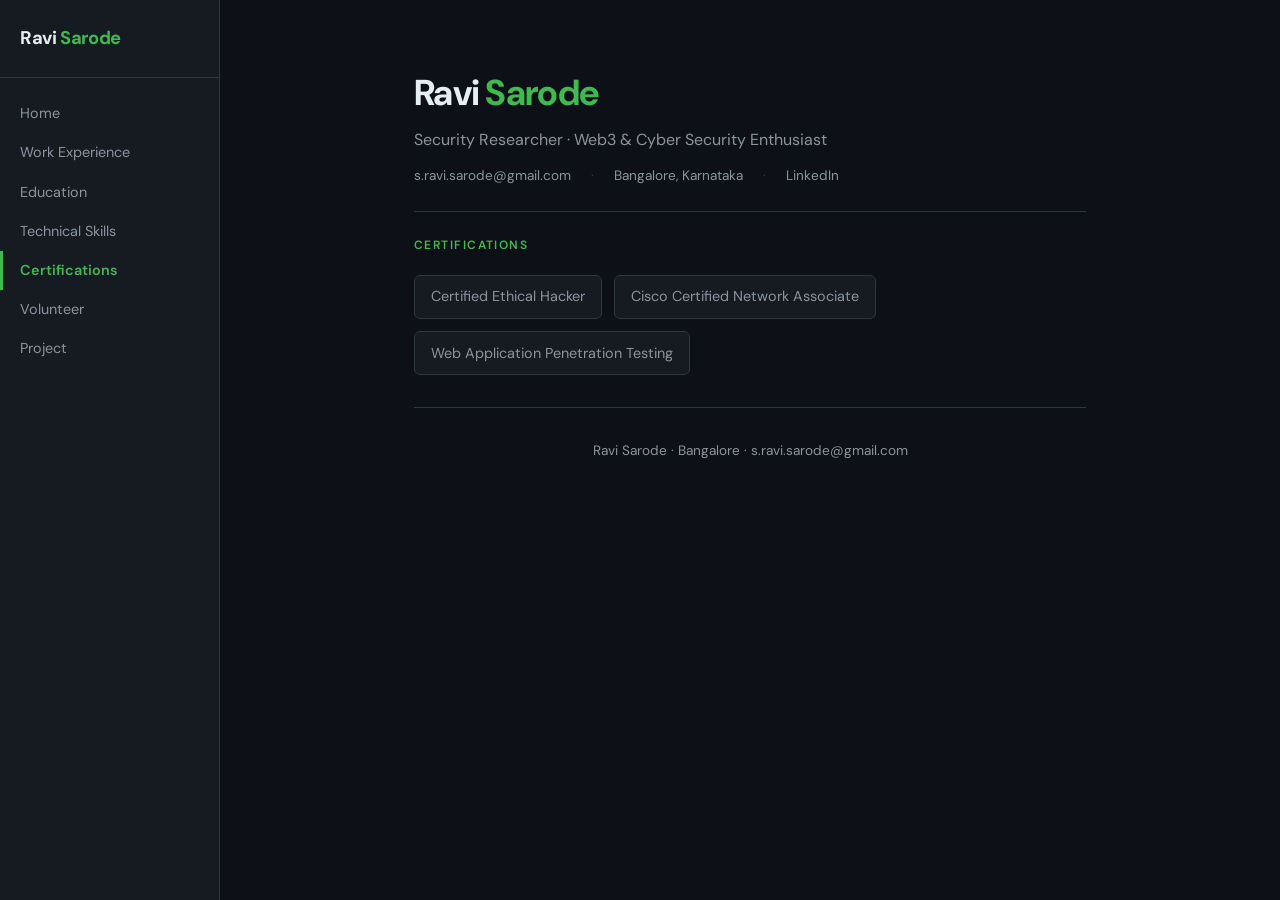
==== certifications.html @ e438eb8a "Initial commit: resume website Made-with: Cursor" ====
<!DOCTYPE html>
<html lang="en">
<head>
  <meta charset="UTF-8">
  <meta name="viewport" content="width=device-width, initial-scale=1.0">
  <title>Certifications | Ravi Sarode</title>
  <link rel="preconnect" href="https://fonts.googleapis.com">
  <link rel="preconnect" href="https://fonts.gstatic.com" crossorigin>
  <link href="https://fonts.googleapis.com/css2?family=DM+Sans:ital,opsz,wght@0,9..40,400;0,9..40,500;0,9..40,600;0,9..40,700&family=JetBrains+Mono:wght@400;500&display=swap" rel="stylesheet">
  <link rel="stylesheet" href="styles.css">
</head>
<body>
  <aside class="sidebar">
    <div class="sidebar-brand">
      <a href="index.html">Ravi <span>Sarode</span></a>
    </div>
    <nav>
      <ul class="sidebar-nav">
        <li><a href="index.html">Home</a></li>
        <li><a href="work-experience.html">Work Experience</a></li>
        <li><a href="education.html">Education</a></li>
        <li><a href="technical-skills.html">Technical Skills</a></li>
        <li><a href="certifications.html" class="active">Certifications</a></li>
        <li><a href="volunteer.html">Volunteer</a></li>
        <li><a href="project.html">Project</a></li>
      </ul>
    </nav>
  </aside>

  <main class="main">
    <div class="container">
      <header class="page-header">
        <h1 class="hero-name">Ravi <span>Sarode</span></h1>
        <p class="hero-tagline">Security Researcher · Web3 & Cyber Security Enthusiast</p>
        <div class="contact-bar">
          <a href="mailto:s.ravi.sarode@gmail.com">s.ravi.sarode@gmail.com</a>
          <span class="sep">·</span>
          <span>Bangalore, Karnataka</span>
          <span class="sep">·</span>
          <a href="https://linkedin.com/in/ravi-sarode/" target="_blank" rel="noopener">LinkedIn</a>
        </div>
      </header>

      <h2 class="page-title">Certifications</h2>
      <div class="certs-list">
        <span class="cert-badge">Certified Ethical Hacker</span>
        <span class="cert-badge">Cisco Certified Network Associate</span>
        <span class="cert-badge">Web Application Penetration Testing</span>
      </div>

      <footer>
        <p>Ravi Sarode · Bangalore · s.ravi.sarode@gmail.com</p>
      </footer>
    </div>
  </main>
</body>
</html>
---- styles.css ----
:root {
  --bg: #0d1117;
  --surface: #161b22;
  --border: #30363d;
  --text: #e6edf3;
  --text-muted: #8b949e;
  --accent: #3fb950;
  --accent-dim: #238636;
  --sidebar-w: 220px;
}

* {
  margin: 0;
  padding: 0;
  box-sizing: border-box;
}

html {
  scroll-behavior: smooth;
}

body {
  font-family: 'DM Sans', system-ui, sans-serif;
  background: var(--bg);
  color: var(--text);
  line-height: 1.6;
  min-height: 100vh;
  display: flex;
}

/* Left sidebar */
.sidebar {
  position: fixed;
  left: 0;
  top: 0;
  bottom: 0;
  width: var(--sidebar-w);
  background: var(--surface);
  border-right: 1px solid var(--border);
  padding: 1.5rem 0;
  z-index: 100;
}

.sidebar-brand {
  padding: 0 1.25rem 1.5rem;
  border-bottom: 1px solid var(--border);
  margin-bottom: 1rem;
}

.sidebar-brand a {
  text-decoration: none;
  color: var(--text);
  font-weight: 700;
  font-size: 1.15rem;
  letter-spacing: -0.02em;
}

.sidebar-brand a span {
  color: var(--accent);
}

.sidebar-nav {
  list-style: none;
}

.sidebar-nav a {
  display: block;
  padding: 0.5rem 1.25rem;
  color: var(--text-muted);
  text-decoration: none;
  font-size: 0.9rem;
  transition: color 0.15s, background 0.15s;
}

.sidebar-nav a:hover {
  color: var(--accent);
  background: rgba(63, 185, 80, 0.08);
}

.sidebar-nav a.active {
  color: var(--accent);
  font-weight: 600;
  border-left: 3px solid var(--accent);
  padding-left: calc(1.25rem - 3px);
}

/* Main content */
.main {
  flex: 1;
  margin-left: var(--sidebar-w);
  min-height: 100vh;
}

.container {
  max-width: 720px;
  margin: 0 auto;
  padding: 2rem 1.5rem;
}

/* Hero (for home) */
header.page-header {
  padding: 2rem 0 1.5rem;
  border-bottom: 1px solid var(--border);
  margin-bottom: 1.5rem;
}

/* Home page only: photo above name, centered */
.home-hero {
  text-align: center;
}

.home-photo-wrap {
  margin-bottom: 1.25rem;
}

.home-photo {
  width: 200px;
  height: 200px;
  object-fit: cover;
  border-radius: 50%;
  border: 3px solid var(--border);
  display: inline-block;
}

.home-hero .hero-name {
  margin-bottom: 0.35rem;
}

.home-hero .hero-tagline {
  margin-bottom: 0.75rem;
}

.home-hero .contact-bar {
  justify-content: center;
}


.hero-name {
  font-size: clamp(1.75rem, 4vw, 2.25rem);
  font-weight: 700;
  letter-spacing: -0.02em;
  margin-bottom: 0.35rem;
}

.hero-name span {
  color: var(--accent);
}

.hero-tagline {
  font-size: 1rem;
  color: var(--text-muted);
}

.contact-bar {
  display: flex;
  flex-wrap: wrap;
  gap: 0.75rem 1.25rem;
  font-size: 0.85rem;
  margin-top: 0.75rem;
}

.contact-bar a,
.contact-bar span {
  color: var(--text-muted);
  text-decoration: none;
}

.contact-bar a:hover {
  color: var(--accent);
}

.contact-bar .sep {
  color: var(--border);
}

/* Page title */
.page-title {
  font-size: 0.75rem;
  font-weight: 600;
  text-transform: uppercase;
  letter-spacing: 0.12em;
  color: var(--accent);
  margin-bottom: 1.25rem;
}

/* Summary */
.summary p {
  color: var(--text-muted);
  font-size: 1.05rem;
  max-width: 65ch;
}

/* Cards */
.card {
  background: var(--surface);
  border: 1px solid var(--border);
  border-radius: 8px;
  padding: 1.25rem 1.5rem;
  margin-bottom: 1rem;
}

.card:last-child {
  margin-bottom: 0;
}

.card-header {
  display: flex;
  flex-wrap: wrap;
  justify-content: space-between;
  align-items: baseline;
  gap: 0.5rem;
  margin-bottom: 0.75rem;
}

.card-title {
  font-weight: 600;
  font-size: 1.05rem;
}

.card-meta {
  font-size: 0.85rem;
  color: var(--text-muted);
  font-family: 'JetBrains Mono', monospace;
}

.card-sub {
  font-size: 0.9rem;
  color: var(--accent);
  margin-bottom: 0.5rem;
}

.card ul {
  list-style: none;
  padding-left: 0;
}

.card li {
  position: relative;
  padding-left: 1.25rem;
  margin-bottom: 0.4rem;
  color: var(--text-muted);
  font-size: 0.95rem;
}

.card li::before {
  content: '';
  position: absolute;
  left: 0;
  top: 0.55em;
  width: 4px;
  height: 4px;
  background: var(--accent);
  border-radius: 50%;
}

/* Skills grid */
.skills-grid {
  display: grid;
  grid-template-columns: repeat(auto-fill, minmax(160px, 1fr));
  gap: 0.75rem;
}

.skill-tag {
  background: var(--surface);
  border: 1px solid var(--border);
  border-radius: 6px;
  padding: 0.5rem 0.85rem;
  font-size: 0.9rem;
  font-family: 'JetBrains Mono', monospace;
}

.certs-list {
  display: flex;
  flex-wrap: wrap;
  gap: 0.75rem;
}

.cert-badge {
  background: var(--surface);
  border: 1px solid var(--border);
  border-radius: 6px;
  padding: 0.6rem 1rem;
  font-size: 0.9rem;
  color: var(--text-muted);
}

footer {
  padding: 2rem 0 1rem;
  margin-top: 2rem;
  border-top: 1px solid var(--border);
  text-align: center;
  font-size: 0.85rem;
  color: var(--text-muted);
}

@media (max-width: 768px) {
  .sidebar {
    width: 100%;
    height: auto;
    position: relative;
    border-right: none;
    border-bottom: 1px solid var(--border);
    padding: 0.75rem 1rem;
  }

  .sidebar-brand {
    padding: 0 0 0.75rem;
    margin-bottom: 0.5rem;
  }

  .main {
    margin-left: 0;
  }

  .sidebar-nav {
    display: flex;
    flex-wrap: wrap;
    gap: 0.25rem;
  }

  .sidebar-nav a {
    padding: 0.4rem 0.75rem;
    font-size: 0.8rem;
  }

  .sidebar-nav a.active {
    border-left: none;
    border-bottom: 2px solid var(--accent);
    padding-left: 0.75rem;
  }
}

@media (max-width: 600px) {
  .container {
    padding: 1.25rem 1rem;
  }

  .card-header {
    flex-direction: column;
    align-items: flex-start;
  }
}
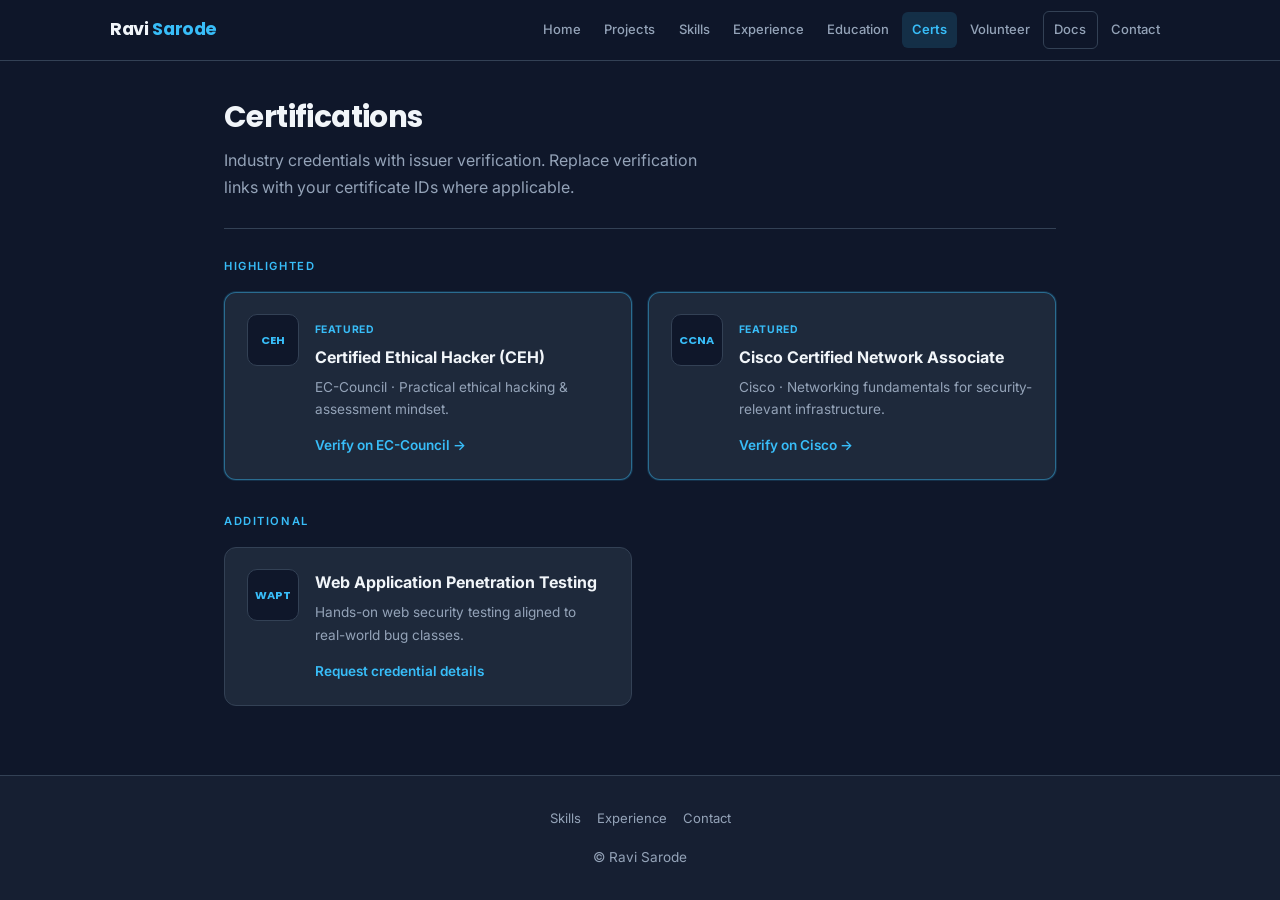
==== commit 73764345: "Portfolio updates: nav, theme, education timeline, experience (Fortinet/LTI), volunteer links Made-w" ====
--- a/certifications.html
+++ b/certifications.html
@@ -6,52 +6,91 @@
   <title>Certifications | Ravi Sarode</title>
   <link rel="preconnect" href="https://fonts.googleapis.com">
   <link rel="preconnect" href="https://fonts.gstatic.com" crossorigin>
-  <link href="https://fonts.googleapis.com/css2?family=DM+Sans:ital,opsz,wght@0,9..40,400;0,9..40,500;0,9..40,600;0,9..40,700&family=JetBrains+Mono:wght@400;500&display=swap" rel="stylesheet">
-  <link rel="stylesheet" href="styles.css">
+  <link href="https://fonts.googleapis.com/css2?family=Inter:wght@400;500;600;700&family=JetBrains+Mono:wght@400;500&family=Poppins:wght@600;700&display=swap" rel="stylesheet">
+  <link rel="stylesheet" href="styles.css?v=4">
 </head>
 <body>
-  <aside class="sidebar">
-    <div class="sidebar-brand">
-      <a href="index.html">Ravi <span>Sarode</span></a>
+  <a class="skip-link" href="#main-content">Skip to content</a>
+  <header class="site-header">
+    <div class="header-inner">
+      <a class="site-logo" href="index.html">Ravi <span>Sarode</span></a>
+      <button type="button" class="nav-toggle" aria-label="Open menu" aria-expanded="false" aria-controls="site-nav">
+        <span class="nav-toggle-bars" aria-hidden="true">
+          <span class="nav-toggle-bar"></span>
+          <span class="nav-toggle-bar"></span>
+          <span class="nav-toggle-bar"></span>
+        </span>
+      </button>
+      <nav id="site-nav" class="primary-nav" aria-label="Main">
+        <ul class="nav-list">
+          <li><a href="index.html">Home</a></li>
+          <li><a href="project.html">Projects</a></li>
+          <li><a href="technical-skills.html">Skills</a></li>
+          <li><a href="work-experience.html">Experience</a></li>
+          <li><a href="education.html">Education</a></li>
+          <li><a href="certifications.html" class="active">Certs</a></li>
+          <li><a href="volunteer.html">Volunteer</a></li>
+          <li><a href="https://document.ravisarode.com" class="nav-docs" target="_blank" rel="noopener">Docs</a></li>
+          <li><a href="index.html#contact">Contact</a></li>
+        </ul>
+      </nav>
     </div>
-    <nav>
-      <ul class="sidebar-nav">
-        <li><a href="index.html">Home</a></li>
-        <li><a href="work-experience.html">Work Experience</a></li>
-        <li><a href="education.html">Education</a></li>
-        <li><a href="technical-skills.html">Technical Skills</a></li>
-        <li><a href="certifications.html" class="active">Certifications</a></li>
-        <li><a href="volunteer.html">Volunteer</a></li>
-        <li><a href="project.html">Project</a></li>
-      </ul>
-    </nav>
-  </aside>
+  </header>
+  <div class="nav-overlay" aria-hidden="true"></div>
 
-  <main class="main">
+  <main class="main" id="main-content">
     <div class="container">
-      <header class="page-header">
-        <h1 class="hero-name">Ravi <span>Sarode</span></h1>
-        <p class="hero-tagline">Security Researcher · Web3 & Cyber Security Enthusiast</p>
-        <div class="contact-bar">
-          <a href="mailto:s.ravi.sarode@gmail.com">s.ravi.sarode@gmail.com</a>
-          <span class="sep">·</span>
-          <span>Bangalore, Karnataka</span>
-          <span class="sep">·</span>
-          <a href="https://linkedin.com/in/ravi-sarode/" target="_blank" rel="noopener">LinkedIn</a>
-        </div>
+      <header class="page-header page-header-slim">
+        <h1 class="page-heading">Certifications</h1>
+        <p class="page-lead">Industry credentials with issuer verification. Replace verification links with your certificate IDs where applicable.</p>
       </header>
 
-      <h2 class="page-title">Certifications</h2>
-      <div class="certs-list">
-        <span class="cert-badge">Certified Ethical Hacker</span>
-        <span class="cert-badge">Cisco Certified Network Associate</span>
-        <span class="cert-badge">Web Application Penetration Testing</span>
+      <h2 class="page-title">Highlighted</h2>
+      <div class="certs-grid">
+        <article class="cert-card featured">
+          <div class="cert-card-logo" aria-hidden="true">CEH</div>
+          <div class="cert-card-body">
+            <span class="cert-badge-inline">Featured</span>
+            <h3>Certified Ethical Hacker (CEH)</h3>
+            <p>EC-Council · Practical ethical hacking &amp; assessment mindset.</p>
+            <a href="https://www.eccouncil.org/verify-certificate/" target="_blank" rel="noopener">Verify on EC-Council →</a>
+          </div>
+        </article>
+        <article class="cert-card featured">
+          <div class="cert-card-logo" aria-hidden="true">CCNA</div>
+          <div class="cert-card-body">
+            <span class="cert-badge-inline">Featured</span>
+            <h3>Cisco Certified Network Associate</h3>
+            <p>Cisco · Networking fundamentals for security-relevant infrastructure.</p>
+            <a href="https://www.cisco.com/c/en/us/training-events/training-certifications/certifications/verify.html" target="_blank" rel="noopener">Verify on Cisco →</a>
+          </div>
+        </article>
       </div>
 
-      <footer>
-        <p>Ravi Sarode · Bangalore · s.ravi.sarode@gmail.com</p>
-      </footer>
+      <h2 class="page-title" style="margin-top: 2rem;">Additional</h2>
+      <div class="certs-grid">
+        <article class="cert-card">
+          <div class="cert-card-logo" aria-hidden="true">WAPT</div>
+          <div class="cert-card-body">
+            <h3>Web Application Penetration Testing</h3>
+            <p>Hands-on web security testing aligned to real-world bug classes.</p>
+            <a href="index.html#contact">Request credential details</a>
+          </div>
+        </article>
+      </div>
     </div>
   </main>
+
+  <footer class="site-footer">
+    <div class="site-footer-inner">
+      <nav class="footer-quick" aria-label="Footer">
+        <a href="technical-skills.html">Skills</a>
+        <a href="work-experience.html">Experience</a>
+        <a href="index.html#contact">Contact</a>
+      </nav>
+      <p>© Ravi Sarode</p>
+    </div>
+  </footer>
+  <script src="nav.js?v=4"></script>
 </body>
 </html>
--- a/styles.css
+++ b/styles.css
@@ -1,12 +1,16 @@
 :root {
-  --bg: #0d1117;
-  --surface: #161b22;
-  --border: #30363d;
-  --text: #e6edf3;
-  --text-muted: #8b949e;
-  --accent: #3fb950;
-  --accent-dim: #238636;
-  --sidebar-w: 220px;
+  --bg: #0f172a;
+  --bg-elevated: #1e293b;
+  --surface: #1e293b;
+  --border: #334155;
+  --text: #f1f5f9;
+  --text-muted: #94a3b8;
+  --accent: #38bdf8;
+  --accent-dim: #0ea5e9;
+  --accent-glow: rgba(56, 189, 248, 0.15);
+  --header-h: 3.75rem;
+  --container: 880px;
+  --container-wide: 1100px;
 }
 
 * {
@@ -20,97 +24,155 @@
 }
 
 body {
-  font-family: 'DM Sans', system-ui, sans-serif;
+  font-family: 'Inter', system-ui, -apple-system, sans-serif;
   background: var(--bg);
   color: var(--text);
-  line-height: 1.6;
+  line-height: 1.65;
   min-height: 100vh;
   display: flex;
-}
-
-/* Left sidebar */
-.sidebar {
-  position: fixed;
-  left: 0;
+  flex-direction: column;
+}
+
+.skip-link {
+  position: absolute;
+  left: -9999px;
+  top: 0.5rem;
+  z-index: 500;
+  padding: 0.5rem 1rem;
+  background: var(--accent);
+  color: var(--bg);
+  font-weight: 600;
+  border-radius: 6px;
+}
+
+.skip-link:focus {
+  left: 0.5rem;
+}
+
+/* ——— Top header ——— */
+.site-header {
+  position: sticky;
   top: 0;
-  bottom: 0;
-  width: var(--sidebar-w);
-  background: var(--surface);
-  border-right: 1px solid var(--border);
-  padding: 1.5rem 0;
   z-index: 100;
-}
-
-.sidebar-brand {
-  padding: 0 1.25rem 1.5rem;
+  background: rgba(15, 23, 42, 0.92);
+  backdrop-filter: blur(10px);
   border-bottom: 1px solid var(--border);
-  margin-bottom: 1rem;
-}
-
-.sidebar-brand a {
+}
+
+.header-inner {
+  max-width: var(--container-wide);
+  margin: 0 auto;
+  padding: 0.65rem 1.25rem;
+  display: flex;
+  align-items: center;
+  justify-content: space-between;
+  gap: 1rem;
+  min-height: var(--header-h);
+}
+
+.site-logo {
   text-decoration: none;
   color: var(--text);
+  font-family: 'Poppins', sans-serif;
   font-weight: 700;
-  font-size: 1.15rem;
+  font-size: 1.1rem;
   letter-spacing: -0.02em;
-}
-
-.sidebar-brand a span {
-  color: var(--accent);
-}
-
-.sidebar-nav {
+  flex-shrink: 0;
+}
+
+.site-logo span {
+  color: var(--accent);
+}
+
+.primary-nav .nav-list {
   list-style: none;
-}
-
-.sidebar-nav a {
+  display: flex;
+  flex-wrap: wrap;
+  align-items: center;
+  justify-content: flex-end;
+  gap: 0.15rem;
+}
+
+.primary-nav a {
   display: block;
-  padding: 0.5rem 1.25rem;
+  padding: 0.45rem 0.65rem;
   color: var(--text-muted);
   text-decoration: none;
-  font-size: 0.9rem;
+  font-size: 0.8125rem;
+  font-weight: 500;
+  border-radius: 6px;
   transition: color 0.15s, background 0.15s;
 }
 
-.sidebar-nav a:hover {
-  color: var(--accent);
-  background: rgba(63, 185, 80, 0.08);
-}
-
-.sidebar-nav a.active {
-  color: var(--accent);
+.primary-nav a:hover {
+  color: var(--accent);
+  background: var(--accent-glow);
+}
+
+.primary-nav a.active {
+  color: var(--accent);
+  background: var(--accent-glow);
   font-weight: 600;
-  border-left: 3px solid var(--accent);
-  padding-left: calc(1.25rem - 3px);
-}
-
-/* Main content */
+}
+
+.primary-nav a.nav-docs {
+  border: 1px solid var(--border);
+}
+
+.primary-nav a.nav-docs:hover {
+  border-color: var(--accent);
+}
+
+/* Main */
 .main {
   flex: 1;
-  margin-left: var(--sidebar-w);
-  min-height: 100vh;
+  width: 100%;
 }
 
 .container {
-  max-width: 720px;
+  max-width: var(--container);
   margin: 0 auto;
-  padding: 2rem 1.5rem;
-}
-
-/* Hero (for home) */
-header.page-header {
-  padding: 2rem 0 1.5rem;
+  padding: 2rem 1.5rem 3rem;
+}
+
+.container-wide {
+  max-width: var(--container-wide);
+  margin: 0 auto;
+  padding-left: 1.5rem;
+  padding-right: 1.5rem;
+}
+
+/* Page headers (inner pages) */
+.page-header {
+  padding: 0 0 1.75rem;
+  margin-bottom: 1.75rem;
   border-bottom: 1px solid var(--border);
-  margin-bottom: 1.5rem;
-}
-
-/* Home page only: photo above name, centered */
+}
+
+.page-header-slim .page-heading {
+  font-family: 'Poppins', sans-serif;
+  font-size: clamp(1.5rem, 3vw, 1.85rem);
+  font-weight: 700;
+  letter-spacing: -0.02em;
+  margin-bottom: 0.35rem;
+}
+
+.page-lead {
+  color: var(--text-muted);
+  font-size: 1rem;
+  max-width: 50ch;
+}
+
+/* Home hero */
 .home-hero {
   text-align: center;
+  padding: 2.5rem 0 2rem;
+  margin-bottom: 0;
+  border-bottom: 1px solid var(--border);
 }
 
 .home-photo-wrap {
-  margin-bottom: 1.25rem;
+  margin-bottom: 1.5rem;
 }
 
 .home-photo {
@@ -119,83 +181,214 @@
   object-fit: cover;
   border-radius: 50%;
   border: 3px solid var(--border);
+  box-shadow: 0 0 0 3px var(--accent-glow);
   display: inline-block;
 }
 
-.home-hero .hero-name {
-  margin-bottom: 0.35rem;
-}
-
-.home-hero .hero-tagline {
-  margin-bottom: 0.75rem;
-}
-
-.home-hero .contact-bar {
+.hero-name {
+  font-family: 'Poppins', sans-serif;
+  font-size: clamp(2rem, 5vw, 2.65rem);
+  font-weight: 700;
+  letter-spacing: -0.03em;
+  margin-bottom: 0.5rem;
+  line-height: 1.15;
+}
+
+.hero-name span {
+  color: var(--accent);
+}
+
+.hero-role {
+  font-size: 1rem;
+  font-weight: 500;
+  color: var(--text-muted);
+  margin-bottom: 1rem;
+  max-width: 36rem;
+  margin-left: auto;
+  margin-right: auto;
+}
+
+.hero-quote {
+  font-size: 1.15rem;
+  color: var(--text);
+  font-style: italic;
+  margin-bottom: 1.75rem;
+  max-width: 28rem;
+  margin-left: auto;
+  margin-right: auto;
+  line-height: 1.5;
+}
+
+.hero-quote::before {
+  content: '"';
+  color: var(--accent);
+  font-style: normal;
+  font-weight: 700;
+}
+
+.hero-quote::after {
+  content: '"';
+  color: var(--accent);
+  font-style: normal;
+  font-weight: 700;
+}
+
+.hero-cta {
+  display: flex;
+  flex-wrap: wrap;
+  gap: 0.75rem;
   justify-content: center;
-}
-
-
-.hero-name {
-  font-size: clamp(1.75rem, 4vw, 2.25rem);
-  font-weight: 700;
-  letter-spacing: -0.02em;
-  margin-bottom: 0.35rem;
-}
-
-.hero-name span {
-  color: var(--accent);
-}
-
-.hero-tagline {
-  font-size: 1rem;
-  color: var(--text-muted);
-}
-
-.contact-bar {
+  margin-bottom: 0.5rem;
+}
+
+.btn {
+  display: inline-flex;
+  align-items: center;
+  justify-content: center;
+  padding: 0.65rem 1.35rem;
+  font-size: 0.9rem;
+  font-weight: 600;
+  font-family: inherit;
+  text-decoration: none;
+  border-radius: 8px;
+  border: none;
+  cursor: pointer;
+  transition: transform 0.15s, box-shadow 0.15s, background 0.15s;
+}
+
+.btn:active {
+  transform: scale(0.98);
+}
+
+.btn-primary {
+  background: var(--accent);
+  color: var(--bg);
+}
+
+.btn-primary:hover {
+  background: var(--accent-dim);
+  box-shadow: 0 4px 20px var(--accent-glow);
+}
+
+.btn-secondary {
+  background: transparent;
+  color: var(--text);
+  border: 1px solid var(--border);
+}
+
+.btn-secondary:hover {
+  border-color: var(--accent);
+  color: var(--accent);
+}
+
+/* What I Do */
+.section-what {
+  margin-top: 2.75rem;
+}
+
+.what-grid {
+  display: grid;
+  grid-template-columns: repeat(auto-fit, minmax(240px, 1fr));
+  gap: 1rem;
+  margin-top: 1.25rem;
+}
+
+.what-card {
+  background: var(--surface);
+  border: 1px solid var(--border);
+  border-radius: 12px;
+  padding: 1.35rem 1.5rem;
+  transition: border-color 0.2s, box-shadow 0.2s;
+}
+
+.what-card:hover {
+  border-color: rgba(56, 189, 248, 0.35);
+  box-shadow: 0 8px 32px rgba(0, 0, 0, 0.2);
+}
+
+.what-card h3 {
+  font-family: 'Poppins', sans-serif;
+  font-size: 1.05rem;
+  margin-bottom: 0.5rem;
+  color: var(--text);
+}
+
+.what-card p {
+  color: var(--text-muted);
+  font-size: 0.95rem;
+}
+
+.what-icon {
+  font-size: 1.5rem;
+  margin-bottom: 0.65rem;
+  line-height: 1;
+}
+
+/* Story / summary */
+.section-story {
+  margin-top: 2.75rem;
+}
+
+.summary p,
+.story-block p {
+  color: var(--text-muted);
+  font-size: 1.05rem;
+  max-width: 65ch;
+  margin-bottom: 1rem;
+}
+
+.summary p:last-child,
+.story-block p:last-child {
+  margin-bottom: 0;
+}
+
+.story-block strong {
+  color: var(--text);
+  font-weight: 600;
+}
+
+/* Contact section */
+.section-contact {
+  margin-top: 3rem;
+  padding: 2rem;
+  background: var(--surface);
+  border: 1px solid var(--border);
+  border-radius: 12px;
+}
+
+.contact-grid {
   display: flex;
   flex-wrap: wrap;
-  gap: 0.75rem 1.25rem;
-  font-size: 0.85rem;
-  margin-top: 0.75rem;
-}
-
-.contact-bar a,
-.contact-bar span {
-  color: var(--text-muted);
+  gap: 1rem 1.75rem;
+  margin-top: 1rem;
+}
+
+.contact-grid a {
+  color: var(--accent);
   text-decoration: none;
-}
-
-.contact-bar a:hover {
-  color: var(--accent);
-}
-
-.contact-bar .sep {
-  color: var(--border);
-}
-
-/* Page title */
+  font-weight: 500;
+}
+
+.contact-grid a:hover {
+  text-decoration: underline;
+}
+
+/* Page title (eyebrow) */
 .page-title {
-  font-size: 0.75rem;
+  font-size: 0.7rem;
   font-weight: 600;
   text-transform: uppercase;
-  letter-spacing: 0.12em;
-  color: var(--accent);
-  margin-bottom: 1.25rem;
-}
-
-/* Summary */
-.summary p {
-  color: var(--text-muted);
-  font-size: 1.05rem;
-  max-width: 65ch;
+  letter-spacing: 0.14em;
+  color: var(--accent);
+  margin-bottom: 1rem;
 }
 
 /* Cards */
 .card {
   background: var(--surface);
   border: 1px solid var(--border);
-  border-radius: 8px;
-  padding: 1.25rem 1.5rem;
+  border-radius: 12px;
+  padding: 1.35rem 1.5rem;
   margin-bottom: 1rem;
 }
 
@@ -213,20 +406,40 @@
 }
 
 .card-title {
+  font-family: 'Poppins', sans-serif;
   font-weight: 600;
-  font-size: 1.05rem;
+  font-size: 1.08rem;
 }
 
 .card-meta {
-  font-size: 0.85rem;
+  font-size: 0.82rem;
   color: var(--text-muted);
   font-family: 'JetBrains Mono', monospace;
+}
+
+.card-meta a {
+  color: #f0f9ff;
+  text-decoration: underline;
+  text-decoration-color: rgba(56, 189, 248, 0.75);
+  text-underline-offset: 3px;
+  font-weight: 600;
+}
+
+.card-meta a:hover {
+  color: #ffffff;
+  text-decoration-color: var(--accent);
+}
+
+.card-meta a:focus-visible {
+  outline: 2px solid var(--accent);
+  outline-offset: 3px;
+  border-radius: 2px;
 }
 
 .card-sub {
   font-size: 0.9rem;
   color: var(--accent);
-  margin-bottom: 0.5rem;
+  margin-bottom: 0.65rem;
 }
 
 .card ul {
@@ -236,8 +449,8 @@
 
 .card li {
   position: relative;
-  padding-left: 1.25rem;
-  margin-bottom: 0.4rem;
+  padding-left: 1.15rem;
+  margin-bottom: 0.55rem;
   color: var(--text-muted);
   font-size: 0.95rem;
 }
@@ -247,96 +460,743 @@
   position: absolute;
   left: 0;
   top: 0.55em;
-  width: 4px;
-  height: 4px;
+  width: 5px;
+  height: 5px;
   background: var(--accent);
   border-radius: 50%;
 }
 
-/* Skills grid */
-.skills-grid {
+/* Education — timeline + panels */
+.education-timeline {
+  position: relative;
+  max-width: min(100%, var(--container));
+  width: 100%;
+  margin: 0 auto;
+}
+
+.education-item {
   display: grid;
-  grid-template-columns: repeat(auto-fill, minmax(160px, 1fr));
-  gap: 0.75rem;
-}
-
-.skill-tag {
+  grid-template-columns: 2.25rem 1fr;
+  gap: 1rem 1.25rem;
+  padding-bottom: 1.35rem;
+  position: relative;
+}
+
+.education-item:last-child {
+  padding-bottom: 0;
+}
+
+.education-track {
+  position: relative;
+  display: flex;
+  justify-content: center;
+  padding-top: 0.5rem;
+}
+
+.education-node {
+  width: 14px;
+  height: 14px;
+  border-radius: 50%;
+  background: var(--accent);
+  box-shadow:
+    0 0 0 4px var(--accent-glow),
+    0 0 24px rgba(56, 189, 248, 0.35);
+  flex-shrink: 0;
+  z-index: 1;
+}
+
+.education-item:not(:last-child) .education-track::after {
+  content: '';
+  position: absolute;
+  top: 1.25rem;
+  left: 50%;
+  transform: translateX(-50%);
+  width: 2px;
+  height: calc(100% + 0.5rem);
+  background: linear-gradient(
+    180deg,
+    var(--accent) 0%,
+    rgba(56, 189, 248, 0.2) 70%,
+    rgba(56, 189, 248, 0.06) 100%
+  );
+  border-radius: 2px;
+}
+
+.education-panel {
+  border: 1px solid var(--border);
+  border-radius: 14px;
+  padding: 1.2rem 1.35rem 1.3rem;
+  background: var(--surface);
+  transition: border-color 0.2s ease, box-shadow 0.2s ease, transform 0.2s ease;
+}
+
+.education-panel:hover {
+  border-color: rgba(56, 189, 248, 0.45);
+  box-shadow: 0 16px 48px rgba(0, 0, 0, 0.28), 0 0 0 1px rgba(56, 189, 248, 0.12);
+  transform: translateY(-3px);
+}
+
+@media (prefers-reduced-motion: reduce) {
+  .education-panel {
+    transition: none;
+  }
+
+  .education-panel:hover {
+    transform: none;
+  }
+}
+
+.education-item--featured .education-panel {
+  background: linear-gradient(
+    145deg,
+    rgba(56, 189, 248, 0.12) 0%,
+    var(--surface) 42%,
+    var(--surface) 100%
+  );
+  border-color: rgba(56, 189, 248, 0.35);
+}
+
+.education-panel-top {
+  display: flex;
+  gap: 1rem;
+  align-items: flex-start;
+}
+
+.education-icon {
+  width: 2.65rem;
+  height: 2.65rem;
+  border-radius: 12px;
+  display: flex;
+  align-items: center;
+  justify-content: center;
+  font-size: 1.25rem;
+  line-height: 1;
+  background: linear-gradient(145deg, rgba(56, 189, 248, 0.22), rgba(56, 189, 248, 0.06));
+  border: 1px solid rgba(56, 189, 248, 0.35);
+  flex-shrink: 0;
+}
+
+.education-panel-main {
+  min-width: 0;
+  flex: 1;
+}
+
+.education-title-row {
+  display: flex;
+  flex-wrap: wrap;
+  align-items: center;
+  gap: 0.5rem 0.65rem;
+  margin-bottom: 0.45rem;
+}
+
+.education-program {
+  font-family: 'Poppins', sans-serif;
+  font-size: 1.14rem;
+  font-weight: 600;
+  color: var(--text);
+  margin: 0;
+  letter-spacing: -0.02em;
+  line-height: 1.25;
+}
+
+.education-panel-main > .education-program {
+  margin-bottom: 0.45rem;
+}
+
+.education-title-row .education-program {
+  margin-bottom: 0;
+}
+
+.education-badge {
+  font-size: 0.62rem;
+  font-weight: 700;
+  text-transform: uppercase;
+  letter-spacing: 0.1em;
+  padding: 0.28rem 0.55rem;
+  border-radius: 999px;
+  background: rgba(56, 189, 248, 0.14);
+  color: var(--accent);
+  border: 1px solid rgba(56, 189, 248, 0.4);
+}
+
+.education-school {
+  font-size: 0.96rem;
+  font-weight: 500;
+  color: var(--text);
+  margin: 0 0 0.35rem;
+  line-height: 1.5;
+  opacity: 0.92;
+}
+
+.education-years {
+  font-family: 'JetBrains Mono', monospace;
+  font-size: 0.84rem;
+  font-weight: 500;
+  color: var(--accent);
+  margin: 0;
+  letter-spacing: 0.02em;
+}
+
+/* Timeline company logos (work experience; optional on education) */
+a.education-icon.education-logo-link {
+  padding: 0;
+  overflow: hidden;
+  text-decoration: none;
+  transition: box-shadow 0.2s ease, transform 0.2s ease;
+}
+
+a.education-icon.education-logo-link:hover {
+  transform: scale(1.04);
+  box-shadow: 0 0 0 2px rgba(56, 189, 248, 0.45);
+}
+
+a.education-icon.education-logo-link:focus-visible {
+  outline: 2px solid var(--accent);
+  outline-offset: 3px;
+}
+
+@media (prefers-reduced-motion: reduce) {
+  a.education-icon.education-logo-link {
+    transition: none;
+  }
+
+  a.education-icon.education-logo-link:hover {
+    transform: none;
+  }
+}
+
+.education-logo-img {
+  display: block;
+  width: 100%;
+  height: 100%;
+  object-fit: contain;
+  padding: 0.4rem;
+  background: #f1f5f9;
+  border-radius: 10px;
+}
+
+.education-timeline .education-school a {
+  color: #f0f9ff;
+  text-decoration: underline;
+  text-decoration-color: rgba(56, 189, 248, 0.75);
+  text-underline-offset: 3px;
+  font-weight: 600;
+}
+
+.education-timeline .education-school a:hover {
+  color: #ffffff;
+  text-decoration-color: var(--accent);
+}
+
+.education-timeline .education-school a:focus-visible {
+  outline: 2px solid var(--accent);
+  outline-offset: 2px;
+  border-radius: 2px;
+}
+
+.experience-tagline {
+  font-size: 0.9rem;
+  color: var(--accent);
+  margin: 0.75rem 0 0.9rem;
+  line-height: 1.45;
+}
+
+.experience-list {
+  list-style: none;
+  padding: 0;
+  margin: 0;
+}
+
+.experience-list li {
+  position: relative;
+  padding-left: 1.15rem;
+  margin-bottom: 0.55rem;
+  color: var(--text-muted);
+  font-size: 0.95rem;
+  line-height: 1.55;
+}
+
+.experience-list li:last-child {
+  margin-bottom: 0;
+}
+
+.experience-list li::before {
+  content: '';
+  position: absolute;
+  left: 0;
+  top: 0.55em;
+  width: 5px;
+  height: 5px;
+  background: var(--accent);
+  border-radius: 50%;
+}
+
+/* Project showcase */
+.project-hero {
+  margin-bottom: 2rem;
+}
+
+.project-card-large {
   background: var(--surface);
   border: 1px solid var(--border);
+  border-radius: 14px;
+  overflow: hidden;
+  margin-bottom: 1.5rem;
+}
+
+.project-card-large .project-body {
+  padding: 1.5rem 1.5rem 1.75rem;
+}
+
+.project-label {
+  font-size: 0.7rem;
+  font-weight: 600;
+  text-transform: uppercase;
+  letter-spacing: 0.12em;
+  color: var(--accent);
+  margin-bottom: 0.35rem;
+}
+
+.project-card-large h2 {
+  font-family: 'Poppins', sans-serif;
+  font-size: 1.35rem;
+  margin-bottom: 0.75rem;
+}
+
+.project-section {
+  margin-top: 1.15rem;
+}
+
+.project-section h3 {
+  font-size: 0.75rem;
+  text-transform: uppercase;
+  letter-spacing: 0.08em;
+  color: var(--text-muted);
+  margin-bottom: 0.4rem;
+}
+
+.project-section p,
+.project-section li {
+  color: var(--text-muted);
+  font-size: 0.95rem;
+}
+
+.project-section ul {
+  list-style: none;
+  padding: 0;
+}
+
+.project-section li {
+  padding-left: 1rem;
+  margin-bottom: 0.35rem;
+  position: relative;
+}
+
+.project-section li::before {
+  content: '→';
+  position: absolute;
+  left: 0;
+  color: var(--accent);
+  font-size: 0.75rem;
+}
+
+.project-tech {
+  display: flex;
+  flex-wrap: wrap;
+  gap: 0.4rem;
+}
+
+.project-tech span {
+  font-size: 0.8rem;
+  font-family: 'JetBrains Mono', monospace;
+  padding: 0.3rem 0.6rem;
+  background: var(--bg);
+  border: 1px solid var(--border);
   border-radius: 6px;
-  padding: 0.5rem 0.85rem;
-  font-size: 0.9rem;
-  font-family: 'JetBrains Mono', monospace;
-}
-
-.certs-list {
+  color: var(--text-muted);
+}
+
+.project-links {
   display: flex;
   flex-wrap: wrap;
+  gap: 0.65rem;
+  margin-top: 1.25rem;
+}
+
+.project-links a {
+  display: inline-flex;
+  align-items: center;
+  gap: 0.35rem;
+  font-size: 0.875rem;
+  font-weight: 600;
+  color: var(--accent);
+  text-decoration: none;
+  padding: 0.45rem 0.85rem;
+  border: 1px solid var(--border);
+  border-radius: 8px;
+  transition: border-color 0.15s, background 0.15s;
+}
+
+.project-links a:hover {
+  border-color: var(--accent);
+  background: var(--accent-glow);
+}
+
+.project-media {
+  display: grid;
+  grid-template-columns: repeat(auto-fit, minmax(200px, 1fr));
   gap: 0.75rem;
-}
-
-.cert-badge {
+  margin-top: 1.25rem;
+}
+
+.project-media-placeholder {
+  aspect-ratio: 16 / 10;
+  background: linear-gradient(145deg, var(--bg-elevated), var(--bg));
+  border: 1px dashed var(--border);
+  border-radius: 10px;
+  display: flex;
+  align-items: center;
+  justify-content: center;
+  color: var(--text-muted);
+  font-size: 0.85rem;
+  text-align: center;
+  padding: 1rem;
+}
+
+/* Skills by category */
+.skills-categories {
+  display: flex;
+  flex-direction: column;
+  gap: 1.5rem;
+}
+
+.skill-category {
   background: var(--surface);
   border: 1px solid var(--border);
-  border-radius: 6px;
-  padding: 0.6rem 1rem;
+  border-radius: 12px;
+  padding: 1.35rem 1.5rem;
+}
+
+.skill-category h3 {
+  font-family: 'Poppins', sans-serif;
+  font-size: 1rem;
+  margin-bottom: 1rem;
+  display: flex;
+  align-items: center;
+  gap: 0.5rem;
+}
+
+.skill-rows {
+  display: flex;
+  flex-direction: column;
+  gap: 0.85rem;
+}
+
+.skill-row {
+  display: flex;
+  flex-direction: column;
+  gap: 0.4rem;
+}
+
+.skill-row-name {
   font-size: 0.9rem;
-  color: var(--text-muted);
-}
-
-footer {
-  padding: 2rem 0 1rem;
-  margin-top: 2rem;
+  color: var(--text);
+}
+
+.skill-row-meta {
+  font-size: 0.8rem;
+  color: var(--text-muted);
+}
+
+.skill-bar {
+  height: 6px;
+  background: var(--bg);
+  border-radius: 4px;
+  overflow: hidden;
+  border: 1px solid var(--border);
+}
+
+.skill-bar-fill {
+  height: 100%;
+  background: linear-gradient(90deg, var(--accent-dim), var(--accent));
+  border-radius: 4px;
+}
+
+/* Certifications */
+.certs-grid {
+  display: grid;
+  grid-template-columns: repeat(auto-fill, minmax(280px, 1fr));
+  gap: 1rem;
+}
+
+.cert-card {
+  background: var(--surface);
+  border: 1px solid var(--border);
+  border-radius: 12px;
+  padding: 1.35rem;
+  display: flex;
+  gap: 1rem;
+  align-items: flex-start;
+  transition: border-color 0.2s;
+}
+
+.cert-card.featured {
+  border-color: rgba(56, 189, 248, 0.45);
+  box-shadow: 0 0 0 1px var(--accent-glow);
+}
+
+.cert-card-logo {
+  width: 52px;
+  height: 52px;
+  border-radius: 10px;
+  background: var(--bg);
+  border: 1px solid var(--border);
+  display: flex;
+  align-items: center;
+  justify-content: center;
+  font-family: 'Poppins', sans-serif;
+  font-weight: 700;
+  font-size: 0.7rem;
+  color: var(--accent);
+  flex-shrink: 0;
+}
+
+.cert-card-body h3 {
+  font-size: 1rem;
+  margin-bottom: 0.35rem;
+}
+
+.cert-card-body p {
+  font-size: 0.85rem;
+  color: var(--text-muted);
+  margin-bottom: 0.65rem;
+}
+
+.cert-badge-inline {
+  display: inline-block;
+  font-size: 0.65rem;
+  font-weight: 700;
+  text-transform: uppercase;
+  letter-spacing: 0.06em;
+  color: var(--accent);
+  margin-bottom: 0.35rem;
+}
+
+.cert-card a {
+  font-size: 0.85rem;
+  font-weight: 600;
+  color: var(--accent);
+  text-decoration: none;
+}
+
+.cert-card a:hover {
+  text-decoration: underline;
+}
+
+/* Footer */
+.site-footer {
+  margin-top: auto;
+  padding: 2rem 1.5rem;
+  border-top: 1px solid var(--border);
+  background: rgba(30, 41, 59, 0.5);
+}
+
+.site-footer-inner {
+  max-width: var(--container-wide);
+  margin: 0 auto;
+  text-align: center;
+}
+
+.site-footer p {
+  color: var(--text-muted);
+  font-size: 0.85rem;
+}
+
+.site-footer a {
+  color: var(--accent);
+  text-decoration: none;
+}
+
+.site-footer a:hover {
+  text-decoration: underline;
+}
+
+.footer-quick {
+  display: flex;
+  flex-wrap: wrap;
+  justify-content: center;
+  gap: 0.5rem 1rem;
+  margin-bottom: 1rem;
+}
+
+.footer-quick a {
+  font-size: 0.82rem;
+  color: var(--text-muted);
+  text-decoration: none;
+}
+
+.footer-quick a:hover {
+  color: var(--accent);
+}
+
+/* Legacy compact footer inside container */
+footer:not(.site-footer) {
+  padding: 2rem 0 0;
+  margin-top: 2.5rem;
   border-top: 1px solid var(--border);
   text-align: center;
   font-size: 0.85rem;
   color: var(--text-muted);
 }
 
-@media (max-width: 768px) {
-  .sidebar {
+/* Mobile menu */
+.nav-toggle,
+.nav-overlay {
+  display: none;
+}
+
+@media (max-width: 1024px) {
+  .site-header {
+    z-index: 280;
+  }
+
+  .nav-toggle {
+    display: flex;
+    align-items: center;
+    justify-content: center;
+    position: relative;
+    z-index: 290;
+    width: 2.75rem;
+    height: 2.75rem;
+    padding: 0;
+    border: 1px solid var(--border);
+    border-radius: 8px;
+    background: var(--surface);
+    color: var(--text);
+    cursor: pointer;
+    flex-shrink: 0;
+  }
+
+  .site-logo {
+    position: relative;
+    z-index: 290;
+  }
+
+  .nav-toggle-bars {
+    display: flex;
+    flex-direction: column;
+    justify-content: center;
+    gap: 5px;
+    width: 18px;
+    height: 14px;
+  }
+
+  .nav-toggle-bar {
+    display: block;
+    height: 2px;
     width: 100%;
-    height: auto;
-    position: relative;
-    border-right: none;
+    background: currentColor;
+    border-radius: 1px;
+    transition: transform 0.2s ease, opacity 0.2s ease;
+    transform-origin: center;
+  }
+
+  body.nav-open .nav-toggle-bar:nth-child(1) {
+    transform: translateY(7px) rotate(45deg);
+  }
+
+  body.nav-open .nav-toggle-bar:nth-child(2) {
+    opacity: 0;
+    transform: scaleX(0);
+  }
+
+  body.nav-open .nav-toggle-bar:nth-child(3) {
+    transform: translateY(-7px) rotate(-45deg);
+  }
+
+  .nav-overlay {
+    display: block;
+    position: fixed;
+    inset: 0;
+    z-index: 260;
+    background: rgba(0, 0, 0, 0.5);
+    opacity: 0;
+    visibility: hidden;
+    transition: opacity 0.2s ease, visibility 0.2s ease;
+  }
+
+  body.nav-open .nav-overlay {
+    opacity: 1;
+    visibility: visible;
+  }
+
+  body.nav-open {
+    overflow: hidden;
+  }
+
+  .primary-nav {
+    position: fixed;
+    top: 0;
+    left: 0;
+    bottom: 0;
+    width: min(300px, 88vw);
+    background: var(--surface);
+    border-right: 1px solid var(--border);
+    padding: calc(var(--header-h) + 0.5rem) 0 1.5rem;
+    transform: translateX(-100%);
+    transition: transform 0.25s ease;
+    z-index: 270;
+    box-shadow: 8px 0 32px rgba(0, 0, 0, 0.35);
+    overflow-y: auto;
+  }
+
+  body.nav-open .primary-nav {
+    transform: translateX(0);
+  }
+
+  .primary-nav .nav-list {
+    flex-direction: column;
+    align-items: stretch;
+    gap: 0;
+  }
+
+  .primary-nav .nav-list a {
+    padding: 0.65rem 1.25rem;
+    border-radius: 0;
     border-bottom: 1px solid var(--border);
-    padding: 0.75rem 1rem;
-  }
-
-  .sidebar-brand {
-    padding: 0 0 0.75rem;
-    margin-bottom: 0.5rem;
-  }
-
-  .main {
-    margin-left: 0;
-  }
-
-  .sidebar-nav {
-    display: flex;
-    flex-wrap: wrap;
-    gap: 0.25rem;
-  }
-
-  .sidebar-nav a {
-    padding: 0.4rem 0.75rem;
-    font-size: 0.8rem;
-  }
-
-  .sidebar-nav a.active {
-    border-left: none;
-    border-bottom: 2px solid var(--accent);
-    padding-left: 0.75rem;
+  }
+
+  .primary-nav .nav-list li:last-child a {
+    border-bottom: none;
+  }
+
+  .primary-nav a.active {
+    border-left: 3px solid var(--accent);
+    padding-left: calc(1.25rem - 3px);
+  }
+}
+
+@media (min-width: 1025px) {
+  .nav-toggle {
+    display: none !important;
+  }
+
+  .nav-overlay {
+    display: none !important;
   }
 }
 
 @media (max-width: 600px) {
   .container {
-    padding: 1.25rem 1rem;
+    padding: 1.25rem 1rem 2.5rem;
   }
 
   .card-header {
     flex-direction: column;
     align-items: flex-start;
   }
-}
+
+  .section-contact {
+    padding: 1.35rem;
+  }
+}
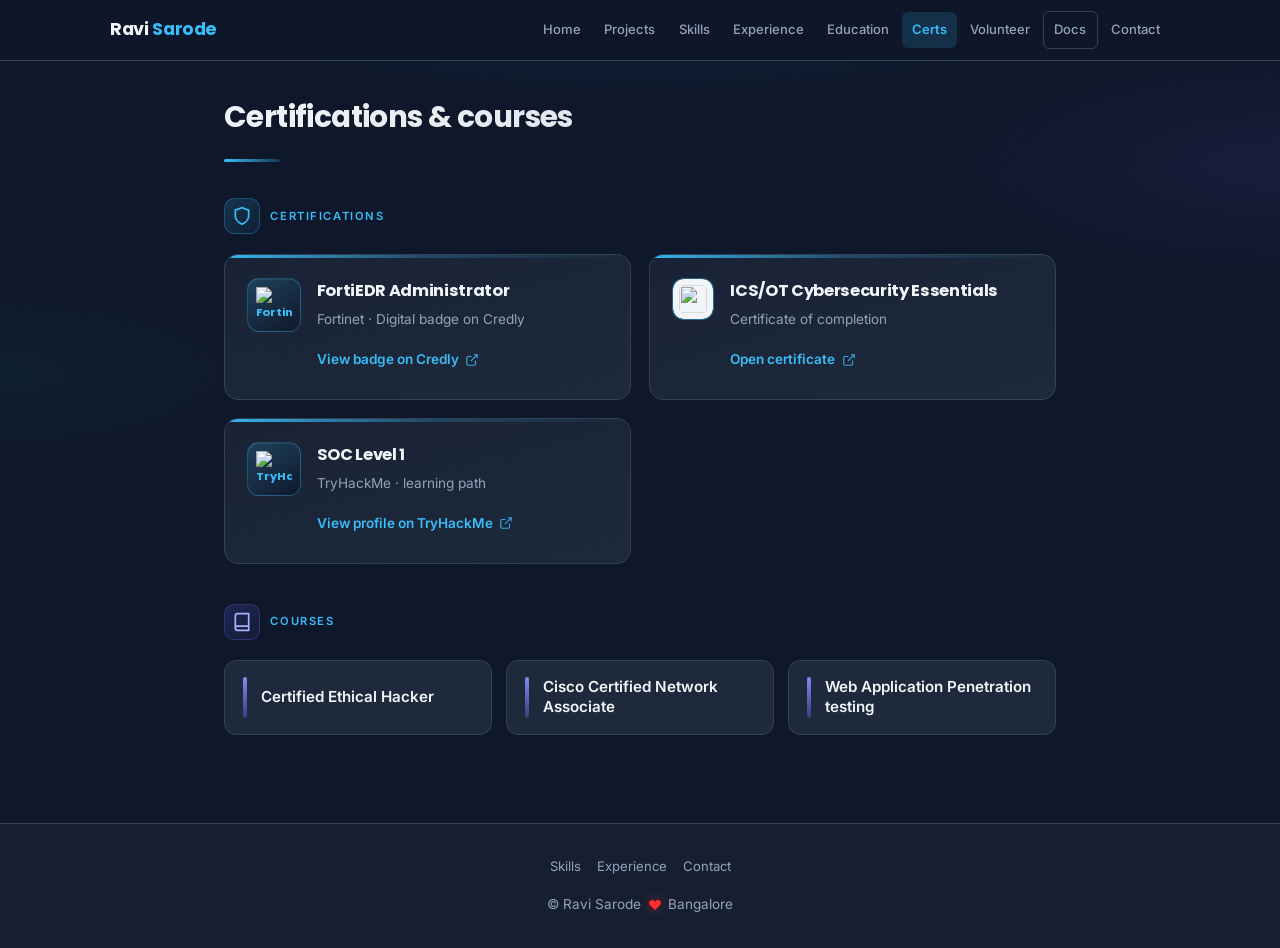
==== commit 5dc1b14e: "Site refresh: home, certs, skills, project page, gallery, resume PDF, images - Home: MDR-focused cop" ====
--- a/certifications.html
+++ b/certifications.html
@@ -3,11 +3,12 @@
 <head>
   <meta charset="UTF-8">
   <meta name="viewport" content="width=device-width, initial-scale=1.0">
-  <title>Certifications | Ravi Sarode</title>
+  <title>Certifications &amp; courses | Ravi Sarode</title>
+  <meta name="description" content="Professional certifications with verification links and formal courses completed.">
   <link rel="preconnect" href="https://fonts.googleapis.com">
   <link rel="preconnect" href="https://fonts.gstatic.com" crossorigin>
   <link href="https://fonts.googleapis.com/css2?family=Inter:wght@400;500;600;700&family=JetBrains+Mono:wght@400;500&family=Poppins:wght@600;700&display=swap" rel="stylesheet">
-  <link rel="stylesheet" href="styles.css?v=4">
+  <link rel="stylesheet" href="styles.css?v=19">
 </head>
 <body>
   <a class="skip-link" href="#main-content">Skip to content</a>
@@ -38,46 +39,76 @@
   </header>
   <div class="nav-overlay" aria-hidden="true"></div>
 
-  <main class="main" id="main-content">
-    <div class="container">
-      <header class="page-header page-header-slim">
-        <h1 class="page-heading">Certifications</h1>
-        <p class="page-lead">Industry credentials with issuer verification. Replace verification links with your certificate IDs where applicable.</p>
+  <main class="main certs-page" id="main-content">
+    <div class="certs-page__ambience" aria-hidden="true"></div>
+    <div class="container certs-page__container">
+      <header class="page-header page-header-slim certs-page__header">
+        <h1 class="page-heading certs-page__title">Certifications &amp; courses</h1>
       </header>
 
-      <h2 class="page-title">Highlighted</h2>
-      <div class="certs-grid">
-        <article class="cert-card featured">
-          <div class="cert-card-logo" aria-hidden="true">CEH</div>
-          <div class="cert-card-body">
-            <span class="cert-badge-inline">Featured</span>
-            <h3>Certified Ethical Hacker (CEH)</h3>
-            <p>EC-Council · Practical ethical hacking &amp; assessment mindset.</p>
-            <a href="https://www.eccouncil.org/verify-certificate/" target="_blank" rel="noopener">Verify on EC-Council →</a>
-          </div>
-        </article>
-        <article class="cert-card featured">
-          <div class="cert-card-logo" aria-hidden="true">CCNA</div>
-          <div class="cert-card-body">
-            <span class="cert-badge-inline">Featured</span>
-            <h3>Cisco Certified Network Associate</h3>
-            <p>Cisco · Networking fundamentals for security-relevant infrastructure.</p>
-            <a href="https://www.cisco.com/c/en/us/training-events/training-certifications/certifications/verify.html" target="_blank" rel="noopener">Verify on Cisco →</a>
-          </div>
-        </article>
-      </div>
+      <section class="cert-page-block" aria-labelledby="certs-heading">
+        <div class="cert-section-head">
+          <span class="cert-section-head__icon" aria-hidden="true">
+            <svg width="20" height="20" viewBox="0 0 24 24" fill="none" stroke="currentColor" stroke-width="2"><path d="M12 22s8-4 8-10V5l-8-3-8 3v7c0 6 8 10 8 10z"/></svg>
+          </span>
+          <h2 id="certs-heading" class="page-title cert-section-head__title">Certifications</h2>
+        </div>
+        <div class="certs-grid certs-grid--page">
+          <article class="cert-card">
+            <div class="cert-card-logo">
+              <img class="cert-card-logo-img" src="https://www.google.com/s2/favicons?domain=fortinet.com&amp;sz=128" alt="Fortinet" width="40" height="40" loading="lazy" decoding="async">
+            </div>
+            <div class="cert-card-body">
+              <h3>FortiEDR Administrator</h3>
+              <p>Fortinet · Digital badge on Credly</p>
+              <a class="cert-card-link" href="https://www.credly.com/badges/deced96d-e651-4cb6-bee2-4964697531ed" target="_blank" rel="noopener noreferrer"><span>View badge on Credly</span><svg width="14" height="14" viewBox="0 0 24 24" fill="none" stroke="currentColor" stroke-width="2" aria-hidden="true"><path d="M18 13v6a2 2 0 0 1-2 2H5a2 2 0 0 1-2-2V8a2 2 0 0 1 2-2h6"/><polyline points="15 3 21 3 21 9"/><line x1="10" y1="14" x2="21" y2="3"/></svg></a>
+            </div>
+          </article>
+          <article class="cert-card">
+            <a class="education-icon education-logo-link" href="https://bsidesbangalore.in/" target="_blank" rel="noopener noreferrer" aria-label="BSides Bangalore — website (opens in new tab)">
+              <img class="education-logo-img" src="https://www.google.com/s2/favicons?domain=bsidesbangalore.in&amp;sz=128" alt="" width="44" height="44" loading="lazy" decoding="async">
+            </a>
+            <div class="cert-card-body">
+              <h3>ICS/OT Cybersecurity Essentials</h3>
+              <p>Certificate of completion</p>
+              <a class="cert-card-link" href="https://drive.google.com/file/d/1bZr5ug7i-nHoZbrKJGQHIm3tHqHZfMWg/view?usp=sharing" target="_blank" rel="noopener noreferrer"><span>Open certificate</span><svg width="14" height="14" viewBox="0 0 24 24" fill="none" stroke="currentColor" stroke-width="2" aria-hidden="true"><path d="M18 13v6a2 2 0 0 1-2 2H5a2 2 0 0 1-2-2V8a2 2 0 0 1 2-2h6"/><polyline points="15 3 21 3 21 9"/><line x1="10" y1="14" x2="21" y2="3"/></svg></a>
+            </div>
+          </article>
+          <article class="cert-card">
+            <div class="cert-card-logo">
+              <img class="cert-card-logo-img" src="https://www.google.com/s2/favicons?domain=tryhackme.com&amp;sz=128" alt="TryHackMe" width="40" height="40" loading="lazy" decoding="async">
+            </div>
+            <div class="cert-card-body">
+              <h3>SOC Level 1</h3>
+              <p>TryHackMe · learning path</p>
+              <a class="cert-card-link" href="https://tryhackme.com/p/ravi.sarode" target="_blank" rel="noopener noreferrer"><span>View profile on TryHackMe</span><svg width="14" height="14" viewBox="0 0 24 24" fill="none" stroke="currentColor" stroke-width="2" aria-hidden="true"><path d="M18 13v6a2 2 0 0 1-2 2H5a2 2 0 0 1-2-2V8a2 2 0 0 1 2-2h6"/><polyline points="15 3 21 3 21 9"/><line x1="10" y1="14" x2="21" y2="3"/></svg></a>
+            </div>
+          </article>
+        </div>
+      </section>
 
-      <h2 class="page-title" style="margin-top: 2rem;">Additional</h2>
-      <div class="certs-grid">
-        <article class="cert-card">
-          <div class="cert-card-logo" aria-hidden="true">WAPT</div>
-          <div class="cert-card-body">
-            <h3>Web Application Penetration Testing</h3>
-            <p>Hands-on web security testing aligned to real-world bug classes.</p>
-            <a href="index.html#contact">Request credential details</a>
-          </div>
-        </article>
-      </div>
+      <section class="cert-page-block cert-page-block--courses" aria-labelledby="courses-heading">
+        <div class="cert-section-head">
+          <span class="cert-section-head__icon cert-section-head__icon--courses" aria-hidden="true">
+            <svg width="20" height="20" viewBox="0 0 24 24" fill="none" stroke="currentColor" stroke-width="2"><path d="M4 19.5A2.5 2.5 0 0 1 6.5 17H20"/><path d="M6.5 2H20v20H6.5A2.5 2.5 0 0 1 4 19.5v-15A2.5 2.5 0 0 1 6.5 2z"/></svg>
+          </span>
+          <h2 id="courses-heading" class="page-title cert-section-head__title">Courses</h2>
+        </div>
+        <ul class="course-tiles" role="list">
+          <li class="course-tile">
+            <span class="course-tile__accent" aria-hidden="true"></span>
+            <span class="course-tile__text">Certified Ethical Hacker</span>
+          </li>
+          <li class="course-tile">
+            <span class="course-tile__accent" aria-hidden="true"></span>
+            <span class="course-tile__text">Cisco Certified Network Associate</span>
+          </li>
+          <li class="course-tile">
+            <span class="course-tile__accent" aria-hidden="true"></span>
+            <span class="course-tile__text">Web Application Penetration testing</span>
+          </li>
+        </ul>
+      </section>
     </div>
   </main>
 
@@ -88,9 +119,9 @@
         <a href="work-experience.html">Experience</a>
         <a href="index.html#contact">Contact</a>
       </nav>
-      <p>© Ravi Sarode</p>
+      <p>© Ravi Sarode <span class="footer-heart" aria-hidden="true">♥</span> Bangalore</p>
     </div>
   </footer>
-  <script src="nav.js?v=4"></script>
+  <script src="nav.js?v=18"></script>
 </body>
 </html>
--- a/styles.css
+++ b/styles.css
@@ -54,8 +54,9 @@
   position: sticky;
   top: 0;
   z-index: 100;
-  background: rgba(15, 23, 42, 0.92);
-  backdrop-filter: blur(10px);
+  /* Solid background — no backdrop-filter: it creates a containing block for
+     descendants in WebKit/Safari, which breaks position:fixed mobile drawers. */
+  background: rgba(15, 23, 42, 0.98);
   border-bottom: 1px solid var(--border);
 }
 
@@ -318,6 +319,16 @@
   font-size: 0.95rem;
 }
 
+.what-card a {
+  color: var(--accent);
+  font-weight: 600;
+  text-decoration: none;
+}
+
+.what-card a:hover {
+  text-decoration: underline;
+}
+
 .what-icon {
   font-size: 1.5rem;
   margin-bottom: 0.65rem;
@@ -345,6 +356,16 @@
 .story-block strong {
   color: var(--text);
   font-weight: 600;
+}
+
+.story-block a {
+  color: var(--accent);
+  font-weight: 600;
+  text-decoration: none;
+}
+
+.story-block a:hover {
+  text-decoration: underline;
 }
 
 /* Contact section */
@@ -880,46 +901,163 @@
 .skill-category h3 {
   font-family: 'Poppins', sans-serif;
   font-size: 1rem;
-  margin-bottom: 1rem;
+  margin-bottom: 0.85rem;
   display: flex;
   align-items: center;
   gap: 0.5rem;
 }
 
-.skill-rows {
-  display: flex;
-  flex-direction: column;
+.skill-list {
+  margin: 0;
+  padding-left: 1.15rem;
+  color: var(--text-muted);
+  font-size: 0.95rem;
+  line-height: 1.55;
+}
+
+.skill-list li {
+  margin-bottom: 0.5rem;
+}
+
+.skill-list li:last-child {
+  margin-bottom: 0;
+}
+
+.skill-list strong {
+  color: var(--text);
+  font-weight: 600;
+}
+
+/* Certifications page layout */
+.certs-page {
+  position: relative;
+}
+
+.certs-page__ambience {
+  pointer-events: none;
+  position: absolute;
+  inset: 0;
+  max-height: 520px;
+  background:
+    radial-gradient(ellipse 90% 70% at 50% -30%, rgba(56, 189, 248, 0.14), transparent 55%),
+    radial-gradient(ellipse 55% 45% at 100% 20%, rgba(99, 102, 241, 0.09), transparent 50%),
+    radial-gradient(ellipse 50% 40% at 0% 60%, rgba(16, 185, 129, 0.06), transparent 45%);
+  z-index: 0;
+}
+
+.certs-page__container {
+  position: relative;
+  z-index: 1;
+}
+
+.certs-page__header {
+  border-bottom: none;
+  padding-bottom: 2rem;
+  margin-bottom: 0.25rem;
+}
+
+.certs-page__header::after {
+  content: "";
+  display: block;
+  width: 3.5rem;
+  height: 3px;
+  margin-top: 1.1rem;
+  border-radius: 2px;
+  background: linear-gradient(90deg, var(--accent), rgba(56, 189, 248, 0.2));
+}
+
+.certs-page__title {
+  background: linear-gradient(135deg, var(--text) 0%, rgba(226, 232, 240, 0.92) 100%);
+  -webkit-background-clip: text;
+  background-clip: text;
+  color: transparent;
+}
+
+@supports not (background-clip: text) {
+  .certs-page__title {
+    color: var(--text);
+    background: none;
+  }
+}
+
+.cert-page-block {
+  margin-bottom: 2.5rem;
+}
+
+.cert-page-block--courses {
+  margin-top: 0.5rem;
+}
+
+.cert-section-head {
+  display: flex;
+  align-items: center;
+  gap: 0.65rem;
+  margin-bottom: 1.25rem;
+}
+
+.cert-section-head__icon {
+  display: flex;
+  align-items: center;
+  justify-content: center;
+  width: 2.25rem;
+  height: 2.25rem;
+  border-radius: 10px;
+  color: var(--accent);
+  background: linear-gradient(145deg, rgba(56, 189, 248, 0.18), rgba(56, 189, 248, 0.05));
+  border: 1px solid rgba(56, 189, 248, 0.28);
+  flex-shrink: 0;
+}
+
+.cert-section-head__icon--courses {
+  color: #a5b4fc;
+  background: linear-gradient(145deg, rgba(99, 102, 241, 0.2), rgba(99, 102, 241, 0.06));
+  border-color: rgba(99, 102, 241, 0.3);
+}
+
+.cert-section-head__title {
+  margin-bottom: 0;
+}
+
+.course-tiles {
+  list-style: none;
+  margin: 0;
+  padding: 0;
+  display: grid;
+  grid-template-columns: repeat(auto-fill, minmax(260px, 1fr));
   gap: 0.85rem;
 }
 
-.skill-row {
-  display: flex;
-  flex-direction: column;
-  gap: 0.4rem;
-}
-
-.skill-row-name {
-  font-size: 0.9rem;
+.course-tile {
+  display: flex;
+  align-items: center;
+  gap: 0.85rem;
+  padding: 1rem 1.15rem;
+  background: var(--surface);
+  border: 1px solid var(--border);
+  border-radius: 12px;
+  transition: border-color 0.2s ease, box-shadow 0.2s ease, transform 0.2s ease;
+}
+
+.course-tile:hover {
+  border-color: rgba(99, 102, 241, 0.35);
+  box-shadow: 0 10px 36px rgba(0, 0, 0, 0.2);
+  transform: translateY(-2px);
+}
+
+.course-tile__accent {
+  width: 4px;
+  align-self: stretch;
+  min-height: 2.25rem;
+  border-radius: 4px;
+  background: linear-gradient(180deg, #818cf8, rgba(99, 102, 241, 0.35));
+  flex-shrink: 0;
+}
+
+.course-tile__text {
+  font-size: 0.95rem;
+  font-weight: 600;
   color: var(--text);
-}
-
-.skill-row-meta {
-  font-size: 0.8rem;
-  color: var(--text-muted);
-}
-
-.skill-bar {
-  height: 6px;
-  background: var(--bg);
-  border-radius: 4px;
-  overflow: hidden;
-  border: 1px solid var(--border);
-}
-
-.skill-bar-fill {
-  height: 100%;
-  background: linear-gradient(90deg, var(--accent-dim), var(--accent));
-  border-radius: 4px;
+  line-height: 1.35;
 }
 
 /* Certifications */
@@ -929,6 +1067,40 @@
   gap: 1rem;
 }
 
+.certs-grid--page {
+  gap: 1.15rem;
+}
+
+.certs-page .cert-card {
+  position: relative;
+  overflow: hidden;
+  background: linear-gradient(165deg, rgba(30, 41, 59, 0.65), var(--surface));
+  border: 1px solid var(--border);
+  border-radius: 14px;
+  padding: 1.4rem 1.35rem 1.35rem;
+  display: flex;
+  gap: 1rem;
+  align-items: flex-start;
+  transition: border-color 0.25s ease, box-shadow 0.25s ease, transform 0.25s ease;
+}
+
+.certs-page .cert-card::before {
+  content: "";
+  position: absolute;
+  top: 0;
+  left: 0;
+  right: 0;
+  height: 3px;
+  background: linear-gradient(90deg, var(--accent), rgba(56, 189, 248, 0.25), transparent);
+  opacity: 0.95;
+}
+
+.certs-page .cert-card:hover {
+  border-color: rgba(56, 189, 248, 0.42);
+  box-shadow: 0 20px 50px rgba(0, 0, 0, 0.28);
+  transform: translateY(-4px);
+}
+
 .cert-card {
   background: var(--surface);
   border: 1px solid var(--border);
@@ -943,6 +1115,33 @@
 .cert-card.featured {
   border-color: rgba(56, 189, 248, 0.45);
   box-shadow: 0 0 0 1px var(--accent-glow);
+}
+
+.certs-page .cert-card-logo {
+  width: 54px;
+  height: 54px;
+  border-radius: 12px;
+  background: linear-gradient(145deg, rgba(56, 189, 248, 0.2), rgba(15, 23, 42, 0.95));
+  border: 1px solid rgba(56, 189, 248, 0.3);
+  box-shadow: inset 0 1px 0 rgba(255, 255, 255, 0.06);
+  display: flex;
+  align-items: center;
+  justify-content: center;
+  flex-shrink: 0;
+  padding: 0.35rem;
+}
+
+.certs-page .cert-card-logo-img {
+  width: 36px;
+  height: 36px;
+  object-fit: contain;
+  display: block;
+}
+
+/* BSides (and any timeline-style brand): same treatment as volunteer timeline logos */
+.certs-page .cert-card > a.education-icon.education-logo-link {
+  flex-shrink: 0;
+  align-self: flex-start;
 }
 
 .cert-card-logo {
@@ -961,15 +1160,22 @@
   flex-shrink: 0;
 }
 
+.cert-card-body {
+  min-width: 0;
+}
+
 .cert-card-body h3 {
-  font-size: 1rem;
+  font-size: 1.02rem;
+  font-family: 'Poppins', sans-serif;
   margin-bottom: 0.35rem;
+  letter-spacing: -0.02em;
 }
 
 .cert-card-body p {
   font-size: 0.85rem;
   color: var(--text-muted);
-  margin-bottom: 0.65rem;
+  margin-bottom: 0.75rem;
+  line-height: 1.45;
 }
 
 .cert-badge-inline {
@@ -982,6 +1188,34 @@
   margin-bottom: 0.35rem;
 }
 
+.cert-card-link {
+  display: inline-flex;
+  align-items: center;
+  gap: 0.4rem;
+  font-size: 0.82rem;
+  font-weight: 600;
+  color: var(--accent);
+  text-decoration: none;
+  padding: 0.4rem 0.65rem 0.4rem 0;
+  border-radius: 8px;
+  transition: color 0.2s ease, gap 0.2s ease;
+}
+
+.cert-card-link svg {
+  flex-shrink: 0;
+  opacity: 0.85;
+  transition: transform 0.2s ease, opacity 0.2s ease;
+}
+
+.cert-card-link:hover {
+  color: #7dd3fc;
+}
+
+.cert-card-link:hover svg {
+  opacity: 1;
+  transform: translate(2px, -2px);
+}
+
 .cert-card a {
   font-size: 0.85rem;
   font-weight: 600;
@@ -1010,6 +1244,16 @@
 .site-footer p {
   color: var(--text-muted);
   font-size: 0.85rem;
+}
+
+.site-footer .footer-heart {
+  color: #ff2d2d;
+  font-size: 1em;
+  margin: 0 0.2em;
+  display: inline-block;
+  vertical-align: middle;
+  line-height: 1;
+  text-shadow: 0 0 12px rgba(255, 45, 45, 0.45);
 }
 
 .site-footer a {
@@ -1134,20 +1378,32 @@
     overflow: hidden;
   }
 
+  .site-header {
+    overflow: visible;
+  }
+
+  .header-inner {
+    overflow: visible;
+  }
+
   .primary-nav {
     position: fixed;
     top: 0;
     left: 0;
-    bottom: 0;
     width: min(300px, 88vw);
+    height: 100vh;
+    height: 100dvh;
+    max-height: none;
     background: var(--surface);
     border-right: 1px solid var(--border);
-    padding: calc(var(--header-h) + 0.5rem) 0 1.5rem;
+    padding: calc(var(--header-h) + 0.75rem) 0 1.5rem;
+    box-sizing: border-box;
     transform: translateX(-100%);
     transition: transform 0.25s ease;
     z-index: 270;
     box-shadow: 8px 0 32px rgba(0, 0, 0, 0.35);
     overflow-y: auto;
+    -webkit-overflow-scrolling: touch;
   }
 
   body.nav-open .primary-nav {
@@ -1200,3 +1456,634 @@
     padding: 1.35rem;
   }
 }
+
+/* ========== Product / project documentation page (EDR showcase) ========== */
+.product-doc {
+  position: relative;
+  overflow-x: hidden;
+}
+
+.product-doc__bg {
+  position: absolute;
+  inset: 0 0 auto 0;
+  height: 520px;
+  background:
+    radial-gradient(ellipse 80% 60% at 50% -20%, rgba(56, 189, 248, 0.18), transparent 55%),
+    radial-gradient(ellipse 50% 40% at 90% 20%, rgba(167, 139, 250, 0.12), transparent 50%),
+    radial-gradient(ellipse 40% 35% at 10% 30%, rgba(56, 189, 248, 0.08), transparent 45%);
+  pointer-events: none;
+  z-index: 0;
+}
+
+.product-doc__inner {
+  position: relative;
+  z-index: 1;
+  max-width: 1040px;
+  margin: 0 auto;
+  padding-left: 1.5rem;
+  padding-right: 1.5rem;
+}
+
+.product-doc__hero {
+  padding: 2.5rem 0 2rem;
+  animation: productDocHeroIn 0.65s ease-out both;
+}
+
+@keyframes productDocHeroIn {
+  from {
+    opacity: 0;
+    transform: translateY(14px);
+  }
+  to {
+    opacity: 1;
+    transform: translateY(0);
+  }
+}
+
+.product-doc__title {
+  font-family: 'Poppins', sans-serif;
+  font-size: clamp(1.85rem, 4.5vw, 2.65rem);
+  font-weight: 700;
+  letter-spacing: -0.03em;
+  line-height: 1.12;
+  margin-bottom: 0.35rem;
+  color: var(--text);
+}
+
+.product-doc__subtitle {
+  font-size: clamp(1.05rem, 2vw, 1.25rem);
+  font-weight: 500;
+  color: var(--text-muted);
+  margin-bottom: 1.25rem;
+}
+
+.product-doc__lede {
+  font-size: 1.05rem;
+  color: var(--text-muted);
+  max-width: 62ch;
+  line-height: 1.7;
+  margin-bottom: 1.75rem;
+}
+
+.product-doc__lede strong {
+  color: var(--text);
+  font-weight: 600;
+}
+
+.product-doc__cta {
+  display: flex;
+  flex-wrap: wrap;
+  gap: 0.65rem;
+  margin-bottom: 1.75rem;
+}
+
+.product-btn {
+  display: inline-flex;
+  align-items: center;
+  justify-content: center;
+  padding: 0.65rem 1.2rem;
+  font-size: 0.9rem;
+  font-weight: 600;
+  font-family: inherit;
+  text-decoration: none;
+  border-radius: 10px;
+  border: 1px solid transparent;
+  transition: transform 0.2s ease, box-shadow 0.2s ease, background 0.2s ease, border-color 0.2s ease;
+}
+
+.product-btn--primary {
+  background: var(--accent);
+  color: var(--bg);
+  box-shadow: 0 4px 24px rgba(56, 189, 248, 0.25);
+}
+
+.product-btn--primary:hover {
+  background: var(--accent-dim);
+  transform: translateY(-2px);
+  box-shadow: 0 8px 32px rgba(56, 189, 248, 0.35);
+}
+
+.product-btn--ghost {
+  background: rgba(30, 41, 59, 0.8);
+  border-color: var(--border);
+  color: var(--text);
+}
+
+.product-btn--ghost:hover {
+  border-color: var(--accent);
+  color: var(--accent);
+  transform: translateY(-2px);
+}
+
+.product-doc__jump {
+  display: flex;
+  flex-wrap: wrap;
+  gap: 0.4rem;
+  padding: 0.75rem 0;
+  border-top: 1px solid var(--border);
+  border-bottom: 1px solid var(--border);
+}
+
+.product-doc__jump a {
+  font-size: 0.78rem;
+  font-weight: 600;
+  padding: 0.35rem 0.65rem;
+  border-radius: 999px;
+  background: rgba(30, 41, 59, 0.9);
+  border: 1px solid var(--border);
+  color: var(--text-muted);
+  text-decoration: none;
+  transition: color 0.15s, border-color 0.15s, background 0.15s;
+}
+
+.product-doc__jump a:hover {
+  color: var(--accent);
+  border-color: rgba(56, 189, 248, 0.45);
+  background: var(--accent-glow);
+}
+
+.product-doc__sections {
+  padding-top: 2.5rem;
+  padding-bottom: 3.5rem;
+}
+
+.product-section {
+  margin-bottom: 3.25rem;
+  scroll-margin-top: calc(var(--header-h) + 0.75rem);
+}
+
+.product-section--last {
+  margin-bottom: 2rem;
+}
+
+.product-section__head {
+  display: flex;
+  align-items: center;
+  gap: 0.85rem;
+  margin-bottom: 1.1rem;
+}
+
+.product-section__head--compact {
+  margin-bottom: 0.75rem;
+}
+
+.product-section__icon {
+  display: flex;
+  align-items: center;
+  justify-content: center;
+  width: 2.65rem;
+  height: 2.65rem;
+  border-radius: 12px;
+  background: linear-gradient(145deg, rgba(56, 189, 248, 0.2), rgba(56, 189, 248, 0.06));
+  border: 1px solid rgba(56, 189, 248, 0.35);
+  color: var(--accent);
+  flex-shrink: 0;
+}
+
+.product-section__icon--amber {
+  background: linear-gradient(145deg, rgba(251, 191, 36, 0.2), rgba(251, 191, 36, 0.06));
+  border-color: rgba(251, 191, 36, 0.35);
+  color: #fbbf24;
+}
+
+.product-section__icon--green {
+  background: linear-gradient(145deg, rgba(52, 211, 153, 0.2), rgba(52, 211, 153, 0.06));
+  border-color: rgba(52, 211, 153, 0.35);
+  color: #34d399;
+}
+
+.product-section__icon--ai {
+  background: linear-gradient(145deg, rgba(167, 139, 250, 0.35), rgba(56, 189, 248, 0.15));
+  border-color: rgba(167, 139, 250, 0.5);
+  color: #e9d5ff;
+}
+
+.product-section__title {
+  font-family: 'Poppins', sans-serif;
+  font-size: clamp(1.25rem, 2.5vw, 1.5rem);
+  font-weight: 700;
+  letter-spacing: -0.02em;
+  color: var(--text);
+}
+
+.product-section__title--ai {
+  color: #e9d5ff;
+}
+
+@supports ((-webkit-background-clip: text) or (background-clip: text)) {
+  .product-section__title--ai {
+    background: linear-gradient(90deg, #e9d5ff, var(--accent));
+    -webkit-background-clip: text;
+    background-clip: text;
+    color: transparent;
+  }
+}
+
+.product-section__intro {
+  color: var(--text-muted);
+  font-size: 0.98rem;
+  margin: -0.35rem 0 1.25rem;
+  max-width: 60ch;
+}
+
+.product-problem-card {
+  background: var(--surface);
+  border: 1px solid var(--border);
+  border-radius: 16px;
+  padding: 1.5rem 1.65rem;
+  box-shadow: 0 12px 40px rgba(0, 0, 0, 0.2);
+  border-left: 4px solid #fbbf24;
+}
+
+.product-problem-card p {
+  color: var(--text-muted);
+  font-size: 1rem;
+  line-height: 1.7;
+  margin-bottom: 1rem;
+}
+
+.product-problem-card p:last-child {
+  margin-bottom: 0;
+}
+
+.product-problem-card strong {
+  color: var(--text);
+}
+
+.product-problem-card__foot {
+  padding-top: 0.75rem;
+  border-top: 1px solid var(--border);
+  font-size: 0.95rem !important;
+}
+
+.product-feature-grid {
+  display: grid;
+  grid-template-columns: repeat(auto-fill, minmax(260px, 1fr));
+  gap: 1rem;
+}
+
+.product-feature-card {
+  background: var(--surface);
+  border: 1px solid var(--border);
+  border-radius: 14px;
+  padding: 1.35rem 1.4rem 1.45rem;
+  transition: border-color 0.2s ease, box-shadow 0.2s ease, transform 0.2s ease;
+  box-shadow: 0 4px 20px rgba(0, 0, 0, 0.12);
+}
+
+.product-feature-card:hover {
+  border-color: rgba(56, 189, 248, 0.4);
+  box-shadow: 0 16px 48px rgba(0, 0, 0, 0.22);
+  transform: translateY(-4px);
+}
+
+.product-feature-card__num {
+  font-family: 'JetBrains Mono', monospace;
+  font-size: 0.72rem;
+  font-weight: 600;
+  color: var(--accent);
+  letter-spacing: 0.08em;
+  display: block;
+  margin-bottom: 0.5rem;
+}
+
+.product-feature-card h3 {
+  font-size: 1.02rem;
+  font-weight: 600;
+  margin-bottom: 0.45rem;
+  color: var(--text);
+}
+
+.product-feature-card p {
+  font-size: 0.9rem;
+  color: var(--text-muted);
+  line-height: 1.55;
+}
+
+.product-feature-card strong {
+  color: #cbd5e1;
+  font-weight: 600;
+}
+
+.product-arch-list {
+  list-style: none;
+  display: grid;
+  gap: 1rem;
+}
+
+@media (min-width: 768px) {
+  .product-arch-list {
+    grid-template-columns: repeat(2, 1fr);
+  }
+}
+
+.product-arch-item {
+  display: flex;
+  gap: 1rem;
+  align-items: flex-start;
+  background: var(--surface);
+  border: 1px solid var(--border);
+  border-radius: 14px;
+  padding: 1.25rem 1.35rem;
+  box-shadow: 0 4px 24px rgba(0, 0, 0, 0.15);
+  transition: border-color 0.2s ease;
+}
+
+.product-arch-item:hover {
+  border-color: rgba(56, 189, 248, 0.35);
+}
+
+.product-arch-item__step {
+  flex-shrink: 0;
+  width: 2rem;
+  height: 2rem;
+  border-radius: 10px;
+  background: var(--accent-glow);
+  border: 1px solid rgba(56, 189, 248, 0.35);
+  color: var(--accent);
+  font-family: 'JetBrains Mono', monospace;
+  font-size: 0.85rem;
+  font-weight: 700;
+  display: flex;
+  align-items: center;
+  justify-content: center;
+}
+
+.product-arch-item h3 {
+  font-size: 1rem;
+  font-weight: 600;
+  margin-bottom: 0.35rem;
+  color: var(--text);
+}
+
+.product-arch-item p {
+  font-size: 0.9rem;
+  color: var(--text-muted);
+  line-height: 1.55;
+}
+
+.product-stack-grid {
+  display: grid;
+  grid-template-columns: repeat(auto-fill, minmax(200px, 1fr));
+  gap: 1rem;
+}
+
+.product-stack-group {
+  background: var(--surface);
+  border: 1px solid var(--border);
+  border-radius: 14px;
+  padding: 1.15rem 1.25rem;
+  box-shadow: 0 4px 20px rgba(0, 0, 0, 0.12);
+}
+
+.product-stack-group__label {
+  font-size: 0.7rem;
+  font-weight: 700;
+  text-transform: uppercase;
+  letter-spacing: 0.1em;
+  color: var(--text-muted);
+  margin-bottom: 0.65rem;
+}
+
+.product-badges {
+  display: flex;
+  flex-wrap: wrap;
+  gap: 0.4rem;
+}
+
+.product-badge {
+  font-family: 'JetBrains Mono', monospace;
+  font-size: 0.78rem;
+  padding: 0.35rem 0.6rem;
+  border-radius: 8px;
+  background: var(--bg);
+  border: 1px solid var(--border);
+  color: var(--text-muted);
+}
+
+.product-badge--ai {
+  background: rgba(167, 139, 250, 0.12);
+  border-color: rgba(167, 139, 250, 0.4);
+  color: #e9d5ff;
+}
+
+.product-section--ai {
+  margin-top: 2.5rem;
+}
+
+.product-ai-panel {
+  position: relative;
+  border-radius: 18px;
+  padding: 1.65rem 1.75rem 1.75rem;
+  background: linear-gradient(135deg, rgba(167, 139, 250, 0.12) 0%, rgba(56, 189, 248, 0.08) 50%, var(--surface) 100%);
+  border: 1px solid rgba(167, 139, 250, 0.35);
+  box-shadow:
+    0 0 0 1px rgba(56, 189, 248, 0.08),
+    0 20px 60px rgba(0, 0, 0, 0.25);
+  overflow: hidden;
+}
+
+.product-ai-panel::before {
+  content: '';
+  position: absolute;
+  top: 0;
+  left: 0;
+  right: 0;
+  height: 3px;
+  background: linear-gradient(90deg, #a78bfa, var(--accent), #a78bfa);
+  opacity: 0.9;
+}
+
+.product-ai-panel__text {
+  font-size: 1.02rem;
+  line-height: 1.75;
+  color: #cbd5e1;
+  max-width: 70ch;
+}
+
+.product-ai-panel__text strong {
+  color: #f5f3ff;
+}
+
+.product-unique-grid {
+  list-style: none;
+  display: grid;
+  gap: 0.85rem;
+}
+
+@media (min-width: 640px) {
+  .product-unique-grid {
+    grid-template-columns: repeat(2, 1fr);
+  }
+}
+
+.product-unique-item {
+  display: flex;
+  gap: 0.75rem;
+  align-items: flex-start;
+  background: var(--surface);
+  border: 1px solid var(--border);
+  border-radius: 12px;
+  padding: 1rem 1.15rem;
+  font-size: 0.95rem;
+  color: var(--text-muted);
+  line-height: 1.5;
+  transition: border-color 0.2s ease, transform 0.2s ease;
+}
+
+.product-unique-item:hover {
+  border-color: rgba(56, 189, 248, 0.35);
+  transform: translateX(4px);
+}
+
+.product-unique-item__check {
+  flex-shrink: 0;
+  color: #34d399;
+  font-weight: 700;
+}
+
+.product-unique-item strong {
+  color: var(--text);
+}
+
+.product-gallery {
+  display: grid;
+  grid-template-columns: repeat(auto-fill, minmax(200px, 1fr));
+  gap: 1.25rem;
+}
+
+@media (min-width: 640px) {
+  .product-gallery {
+    grid-template-columns: repeat(3, 1fr);
+  }
+}
+
+.product-gallery__item {
+  margin: 0;
+  display: flex;
+  flex-direction: column;
+  gap: 0.5rem;
+}
+
+.product-gallery__thumb {
+  aspect-ratio: 16 / 11;
+  border-radius: 12px;
+  overflow: hidden;
+  border: 1px solid var(--border);
+  background: var(--bg);
+  box-shadow: 0 8px 32px rgba(0, 0, 0, 0.25);
+  transition: border-color 0.2s ease, box-shadow 0.2s ease;
+}
+
+.product-gallery__item:hover .product-gallery__thumb {
+  border-color: rgba(56, 189, 248, 0.45);
+  box-shadow: 0 12px 40px rgba(0, 0, 0, 0.35);
+}
+
+.product-gallery__thumb img {
+  width: 100%;
+  height: 100%;
+  object-fit: cover;
+  object-position: top center;
+  display: block;
+}
+
+.product-gallery__item figcaption {
+  font-size: 0.8rem;
+  font-weight: 600;
+  color: var(--text-muted);
+  text-align: center;
+  line-height: 1.35;
+}
+
+/* Placeholder cells (no image) */
+.product-gallery__cell {
+  aspect-ratio: 16 / 11;
+  border-radius: 12px;
+  border: 1px dashed rgba(56, 189, 248, 0.35);
+  background: linear-gradient(160deg, rgba(30, 41, 59, 0.9), var(--bg));
+  display: flex;
+  align-items: center;
+  justify-content: center;
+  text-align: center;
+  padding: 0.75rem;
+  font-size: 0.82rem;
+  color: var(--text-muted);
+  transition: border-color 0.2s ease, background 0.2s ease;
+}
+
+.product-gallery__cell:hover {
+  border-color: rgba(56, 189, 248, 0.55);
+  background: linear-gradient(160deg, rgba(30, 41, 59, 1), rgba(15, 23, 42, 0.95));
+}
+
+.product-gallery__cell span {
+  max-width: 12ch;
+  line-height: 1.35;
+}
+
+.product-outcome-row {
+  display: grid;
+  gap: 1rem;
+}
+
+@media (min-width: 720px) {
+  .product-outcome-row {
+    grid-template-columns: repeat(3, 1fr);
+  }
+}
+
+.product-outcome-card {
+  background: var(--surface);
+  border: 1px solid var(--border);
+  border-radius: 14px;
+  padding: 1.35rem 1.4rem;
+  box-shadow: 0 8px 32px rgba(0, 0, 0, 0.18);
+  border-top: 3px solid #34d399;
+  transition: transform 0.2s ease, box-shadow 0.2s ease;
+}
+
+.product-outcome-card:hover {
+  transform: translateY(-3px);
+  box-shadow: 0 16px 48px rgba(0, 0, 0, 0.22);
+}
+
+.product-outcome-card h3 {
+  font-size: 1rem;
+  font-weight: 600;
+  margin-bottom: 0.4rem;
+  color: var(--text);
+}
+
+.product-outcome-card p {
+  font-size: 0.88rem;
+  color: var(--text-muted);
+  line-height: 1.55;
+}
+
+/* Long project page: breathing room + visible footer band (keep margin-top: auto on footer) */
+.main.product-doc {
+  padding-bottom: 2.5rem;
+}
+
+.main.product-doc ~ .site-footer {
+  padding-top: 2.5rem;
+  padding-bottom: 2.5rem;
+  scroll-margin-top: calc(var(--header-h) + 0.5rem);
+  box-shadow: 0 -12px 40px rgba(0, 0, 0, 0.25);
+  border-top-color: rgba(56, 189, 248, 0.2);
+}
+
+@media (prefers-reduced-motion: reduce) {
+  .product-doc__hero {
+    animation: none;
+  }
+
+  .product-feature-card:hover,
+  .product-btn--primary:hover,
+  .product-btn--ghost:hover,
+  .product-unique-item:hover,
+  .product-outcome-card:hover {
+    transform: none;
+  }
+}
